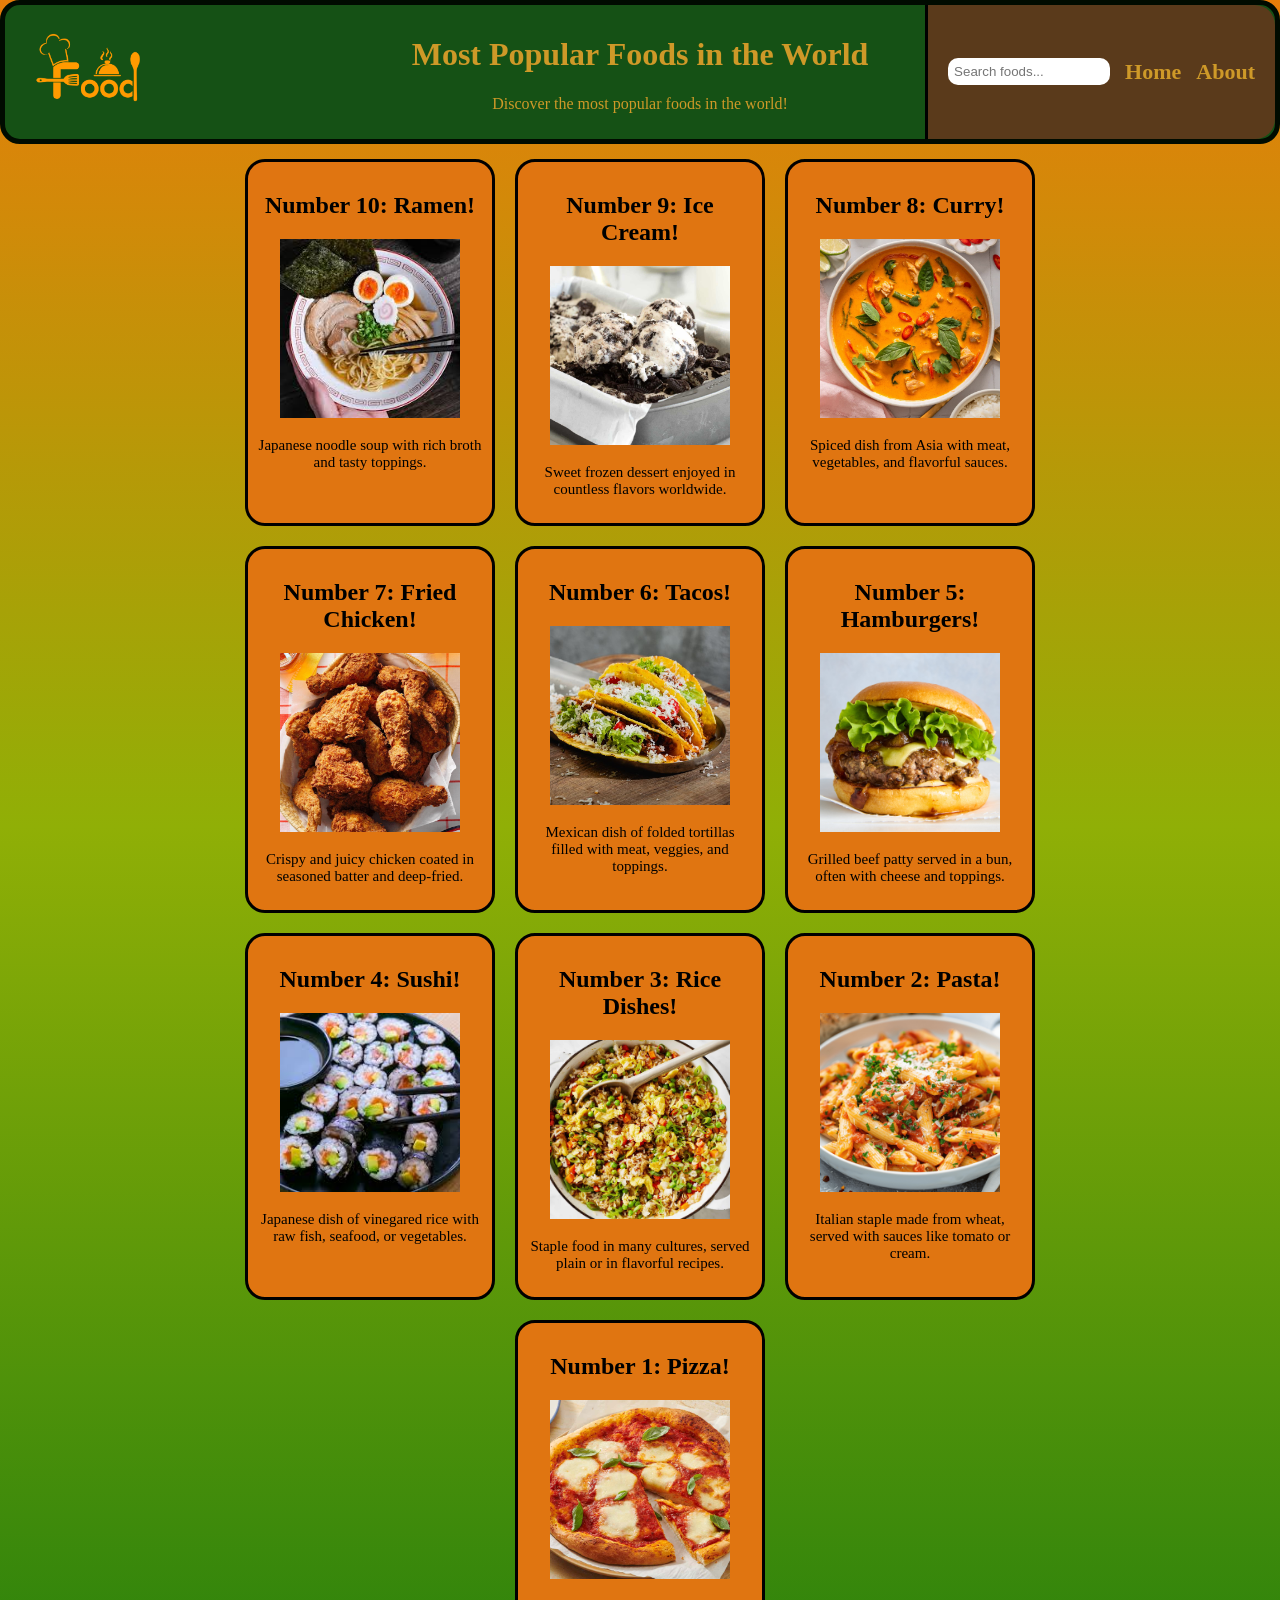
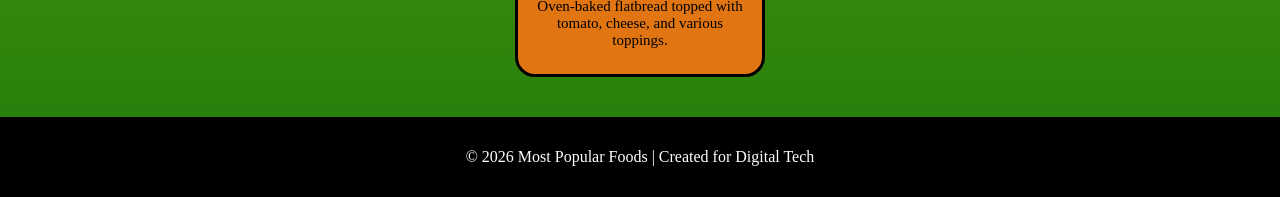
==== index.html @ ab3a603b "Apr 23, 2026, 9:53 PM" ====
<!DOCTYPE html>
<html lang="en">
<head>
  <meta charset="UTF-8">
  <title>Food-Home</title>
  <link rel="stylesheet" href="Style.CSS">
</head>

<body>

<div class="NavBar">

  <img src="Images/WebsiteLogo.png" alt="Logo">

  <h1>Most Popular Foods in the World</h1>

  <p>Discover the most popular foods in the world!</p>

  <div class="NavRight">

    <input type="text" placeholder="Search foods..." class="SearchBar">

    <div class="NavLinks">
      <a href="index.html">Home</a>
      <a href="About.html">About</a>
    </div>

  </div>

</div>

<div class="Grid">

  <div class="box">
    <a href="FoodPages/RamenPage10.html">
      <h2>Number 10: Ramen!</h2>
      <img src="Images/Ramen.jpeg" alt="Ramen">
      <p>Japanese noodle soup with rich broth and tasty toppings.</p>
    </a>
  </div>

  <div class="box">
    <a href="FoodPages/IceCreamPage9.html">
      <h2>Number 9: Ice Cream!</h2>
      <img src="Images/cookies-and-cream.jpeg" alt="Ice Cream">
      <p>Sweet frozen dessert enjoyed in countless flavors worldwide.</p>
    </a>
  </div>

  <div class="box">
    <a href="FoodPages/CurryPage8.html">
      <h2>Number 8: Curry!</h2>
      <img src="Images/curry.jpg" alt="Curry">
      <p>Spiced dish from Asia with meat, vegetables, and flavorful sauces.</p>
    </a>
  </div>

  <div class="box">
    <a href="FoodPages/FriedChickenPage7.html">
      <h2>Number 7: Fried Chicken!</h2>
      <img src="Images/fried-chicken.jpg" alt="Fried Chicken">
      <p>Crispy and juicy chicken coated in seasoned batter and deep-fried.</p>
    </a>
  </div>

  <div class="box">
    <a href="FoodPages/TacosPage6.html">
      <h2>Number 6: Tacos!</h2>
      <img src="Images/Tacos.jpg" alt="Tacos">
      <p>Mexican dish of folded tortillas filled with meat, veggies, and toppings.</p>
    </a>
  </div>

  <div class="box">
    <a href="FoodPages/Hamburgers5.html">
      <h2>Number 5: Hamburgers!</h2>
      <img src="Images/Burger.jpg" alt="Hamburgers">
      <p>Grilled beef patty served in a bun, often with cheese and toppings.</p>
    </a>
  </div>

  <div class="box">
    <a href="FoodPages/SushiPage4.html">
      <h2>Number 4: Sushi!</h2>
      <img src="Images/sushi.jpeg" alt="Sushi">
      <p>Japanese dish of vinegared rice with raw fish, seafood, or vegetables.</p>
    </a>
  </div>

  <div class="box">
    <a href="FoodPages/RiceDishesPage3.html">
      <h2>Number 3: Rice Dishes!</h2>
      <img src="Images/RiceDishes.jpg" alt="Rice Dishes">
      <p>Staple food in many cultures, served plain or in flavorful recipes.</p>
    </a>
  </div>

  <div class="box">
    <a href="FoodPages/PastaPage2.html">
      <h2>Number 2: Pasta!</h2>
      <img src="Images/Pasta.png" alt="Pasta">
      <p>Italian staple made from wheat, served with sauces like tomato or cream.</p>
    </a>
  </div>

  <div class="box">
    <a href="FoodPages/PizzaPage1.html">
      <h2>Number 1: Pizza!</h2>
      <img src="Images/Pizza.jpg" alt="Pizza">
      <p>Oven-baked flatbread topped with tomato, cheese, and various toppings.</p>
    </a>
  </div>

</div>

<a href="#" class="BackToTop">↑ Top</a>

<div class="Footer">
  <p>© 2026 Most Popular Foods | Created for Digital Tech</p>
</div>

<script id="m3x9k1">
const btn = document.querySelector(".BackToTop");

window.addEventListener("scroll", () => {
  if (window.scrollY > 200) {
    btn.style.display = "block";
  } else {
    btn.style.display = "none";
  }
});
</script>

<script>
const search = document.querySelector(".SearchBar");
const boxes = document.querySelectorAll(".box");

search.addEventListener("keyup", () => {
  const value = search.value.toLowerCase();

  boxes.forEach(box => {
    const text = box.innerText.toLowerCase();
    box.style.display = text.includes(value) ? "block" : "none";
  });
});
</script>

</body>
</html>
---- Style.CSS ----
.Grid {
    display: grid;
    grid-template-columns: 250px 250px 250px;
    gap: 20px;
    justify-content: center;
    margin-top: 15px;
}

.NavBar {
    position: relative;
    text-align: center;
    color: rgb(206, 153, 40);
    padding: 10px;
    box-sizing: border-box;
    border: 5px solid rgb(0, 11, 0);
    border-radius: 20px;
    background-color: rgb(21, 81, 21);
}

.NavBar img {
    position: absolute;
    top: 10px;
    left: 10px;
    width: 150px;
}

.NavRight {
    position: absolute;
    top: 0;
    right: 0;
    height: 100%;
    background-color: #5a3a1b; 
    border-left: 3px solid black;
    border-top-right-radius: 20px;
    border-bottom-right-radius: 20px;

    display: flex;
    align-items: center;
    padding: 0 20px;
}

.NavLinks {
    display: flex;
    gap: 15px;
}

.NavLinks a {
    text-decoration: none;
    color: rgb(206, 153, 40);
    font-weight: bold;
    font-size: 22px;
}

.NavLinks a:hover {
    text-decoration: underline;
}

.SearchBar {
    padding: 6px;
    border-radius: 10px;
    border: none;
    margin-right: 15px;
    width: 150px;
}

.SearchBar:focus {
    outline: none;
    box-shadow: 0 0 5px gold;
}

.box {
    padding: 10px;
    box-sizing: border-box;
    background-color: rgb(224, 117, 17);
    text-align: center;
    border: 3px solid #000000;
    border-radius: 20px;
    transition: transform 0.2s, box-shadow 0.2s;
}

.box:hover {
    transform: scale(1.05);
    box-shadow: 5px 5px 15px rgba(0,0,0,0.3);
}

.box img {
    width: 80%;
    aspect-ratio: 1 / 1;
    object-fit: cover;
}

.box a {
    text-decoration: none;
    color: black;
}

.box h3 {
    margin: 5px 0;
}

.box p {
    font-size: 15px;
}

.box:nth-child(10) {
    grid-column: 2;
}

.AboutContainer,
.AboutExtra {
    max-width: 700px;
    margin: 30px auto;
    background-color: white;
    padding: 20px;
    border-radius: 15px;
    text-align: center;
    border: 5px solid rgb(0, 11, 0);
}

.AboutExtra ul {
    list-style: none;
    padding: 0;
}

.AboutExtra li {
    margin: 10px 0;
    font-weight: bold;
}

.AboutTitle {
    text-align: center;
    margin-top: 20px;
}

.FoodPage {
    max-width: 700px;
    margin: 40px auto;
    background-color: white;
    padding: 20px;
    border-radius: 20px;
    text-align: center;
    border: 5px solid rgb(0, 11, 0);
}

.FoodPage img {
    width: 60%;
    border-radius: 15px;
    margin: 15px 0;
    box-shadow: 5px 5px 15px rgba(0,0,0,0.3);
}

.FoodPage h1 {
    font-size: 50px;
    margin-bottom: 10px;
}

.FoodPage h2 {
    font-size: 24px;
    margin-top: 20px;
}

.FoodPage p {
    margin: 10px 0;
    line-height: 1.5;
}

.FunFact {
    background-color: #ffe4b5;
    padding: 10px;
    border-radius: 10px;
    margin-top: 15px;
}

.Rating {
    font-weight: bold;
    background-color: gold;
    display: inline-block;
    padding: 5px 10px;
    border-radius: 10px;
    margin-bottom: 10px;
}

.BackButton {
    display: inline-block;
    margin-top: 20px;
    text-decoration: none;
    color: white;
    background-color: black;
    padding: 10px 15px;
    border-radius: 10px;
}

.BackButton:hover {
    background-color: #444;
}

.Footer {
    margin-top: 40px;
    padding: 15px;
    text-align: center;
    background-color: black;
    color: white;
}

body {
    margin: 0;
    min-height: 100vh;
    background-image: linear-gradient(180deg, #e87d0a 0%, #90af06 46%, #1e7c0d 100%);
}

.BackToTop {
    position: fixed;
    bottom: 20px;
    right: 20px;
    background-color: black;
    color: white;
    padding: 10px 15px;
    border-radius: 10px;
    text-decoration: none;
    font-weight: bold;
    opacity: 0.8;
    transition: 0.3s;
    display: none; 
}

.BackToTop:hover {
    opacity: 1;
    background-color: #444;
}


html {
    scroll-behavior: smooth;
}
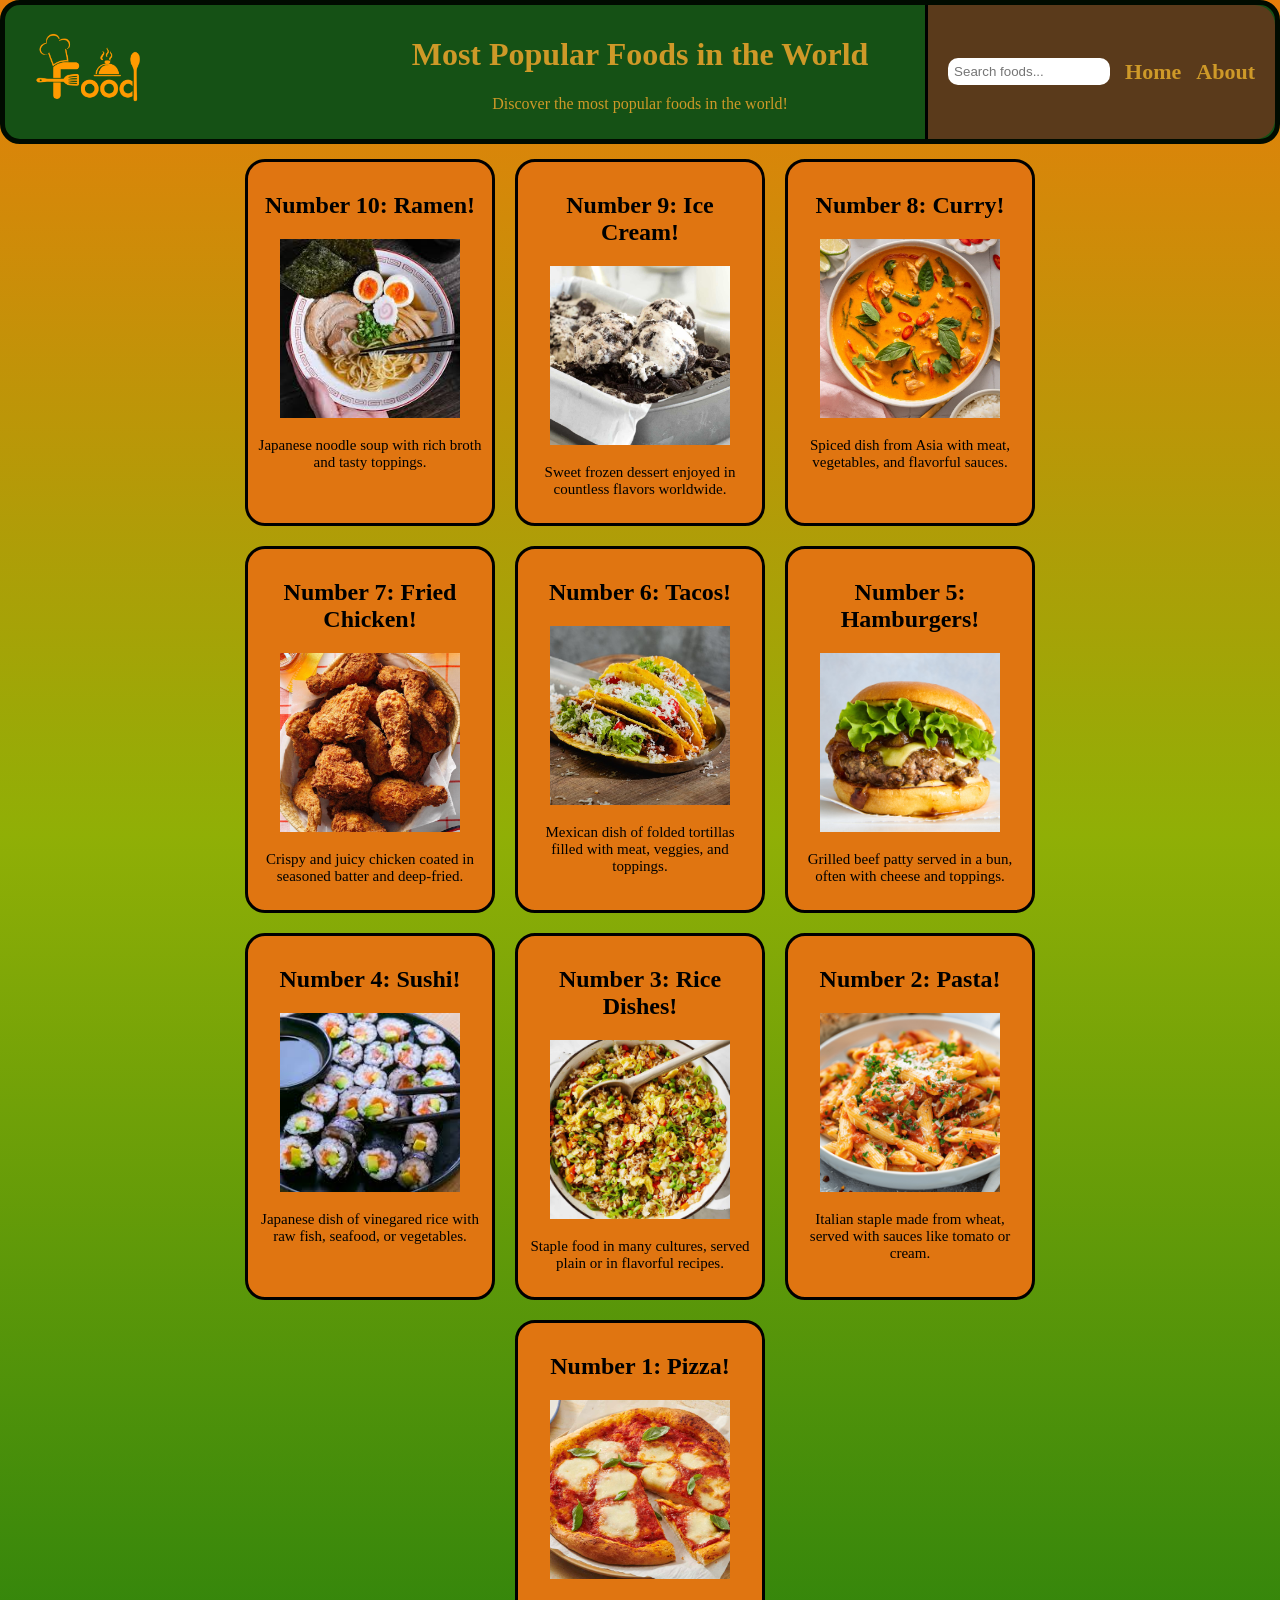
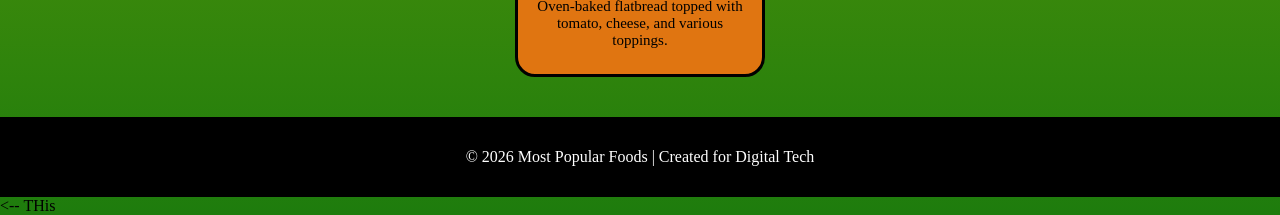
==== commit eaf032f2: "Apr 23, 2026, 9:54 PM" ====
--- a/index.html
+++ b/index.html
@@ -119,6 +119,8 @@
   <p>© 2026 Most Popular Foods | Created for Digital Tech</p>
 </div>
 
+<-- THis 
+
 <script id="m3x9k1">
 const btn = document.querySelector(".BackToTop");
 
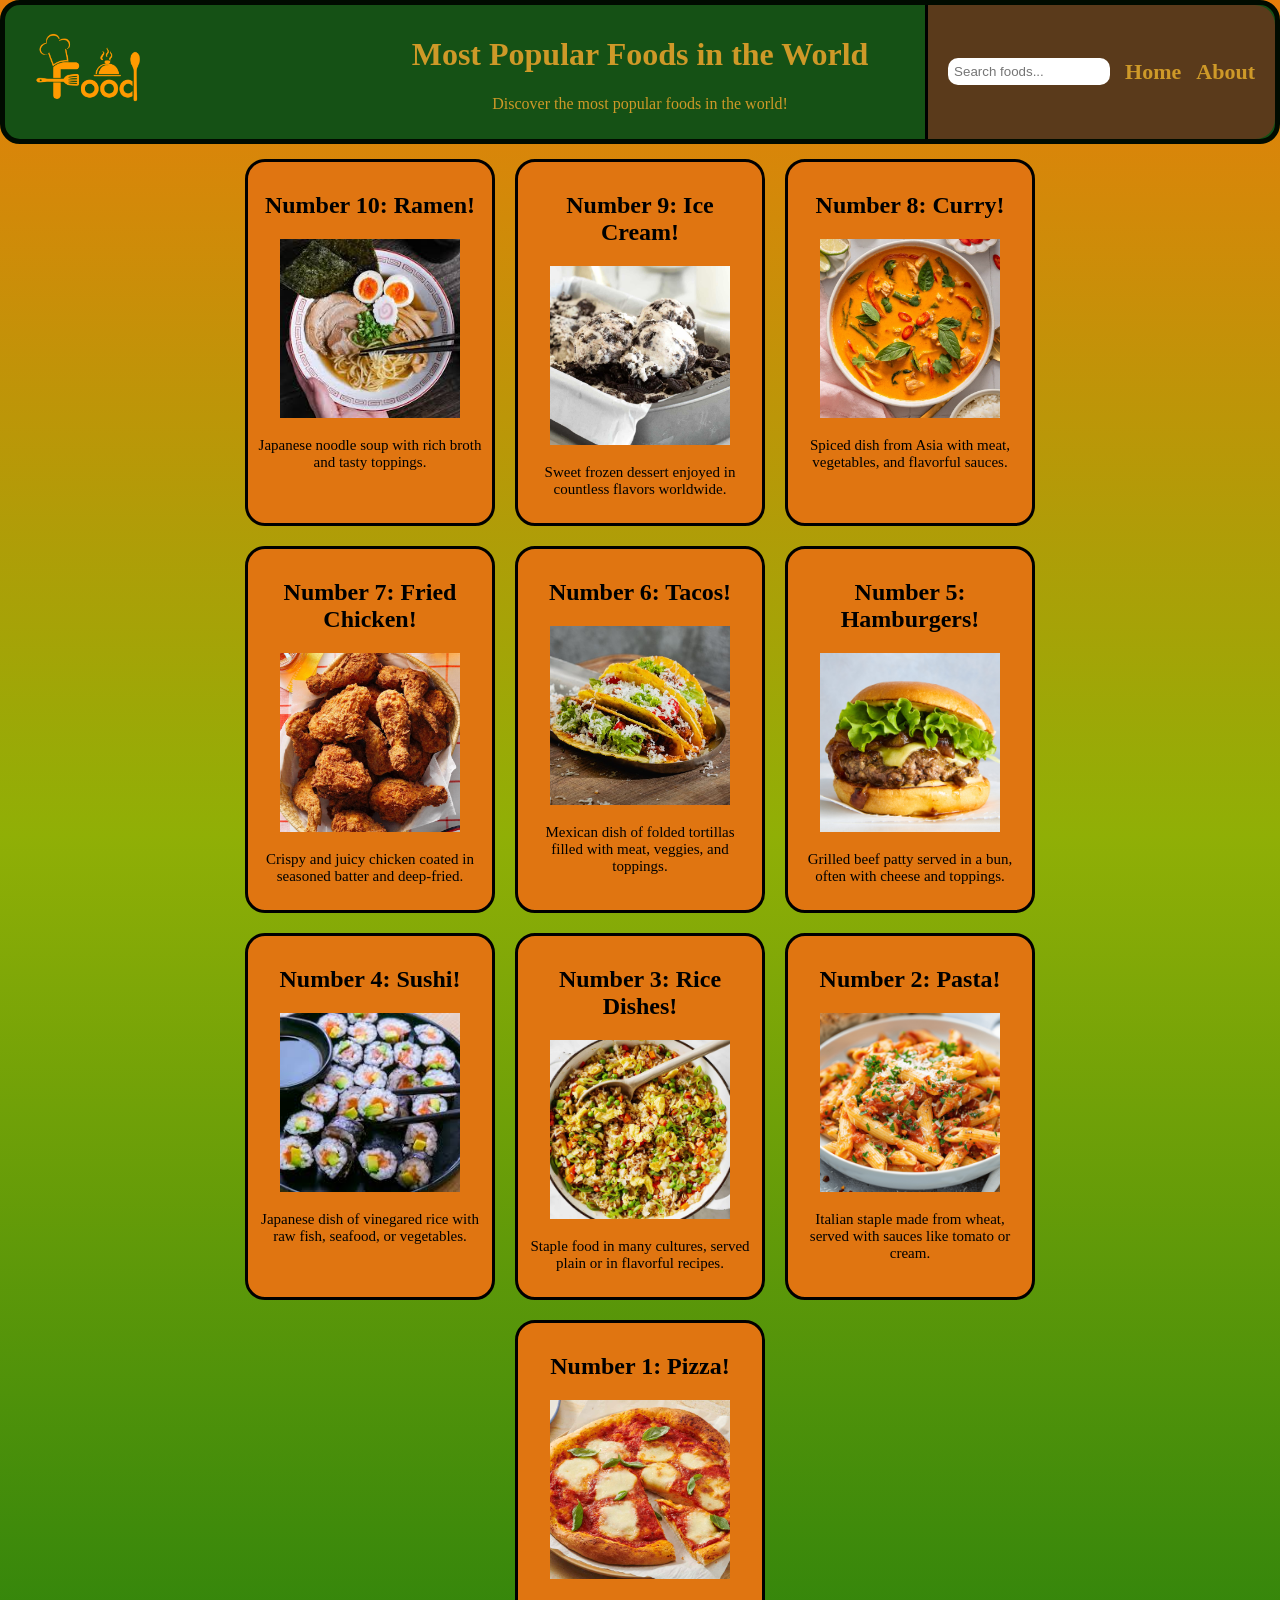
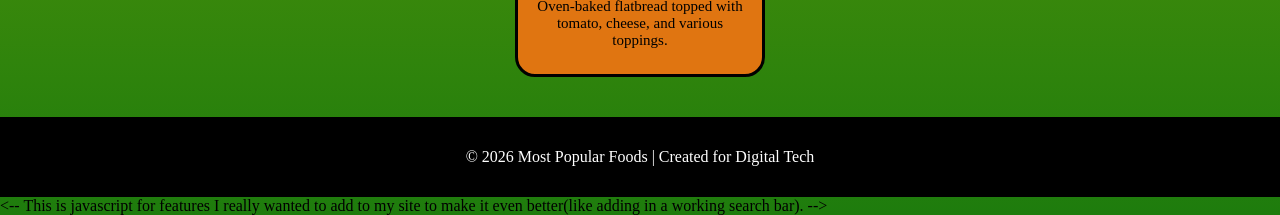
==== commit 5ed30349: "Apr 23, 2026, 9:56 PM" ====
--- a/index.html
+++ b/index.html
@@ -119,7 +119,7 @@
   <p>© 2026 Most Popular Foods | Created for Digital Tech</p>
 </div>
 
-<-- THis 
+<-- This is javascript for features I really wanted to add to my site to make it even better(like adding in a working search bar). -->
 
 <script id="m3x9k1">
 const btn = document.querySelector(".BackToTop");
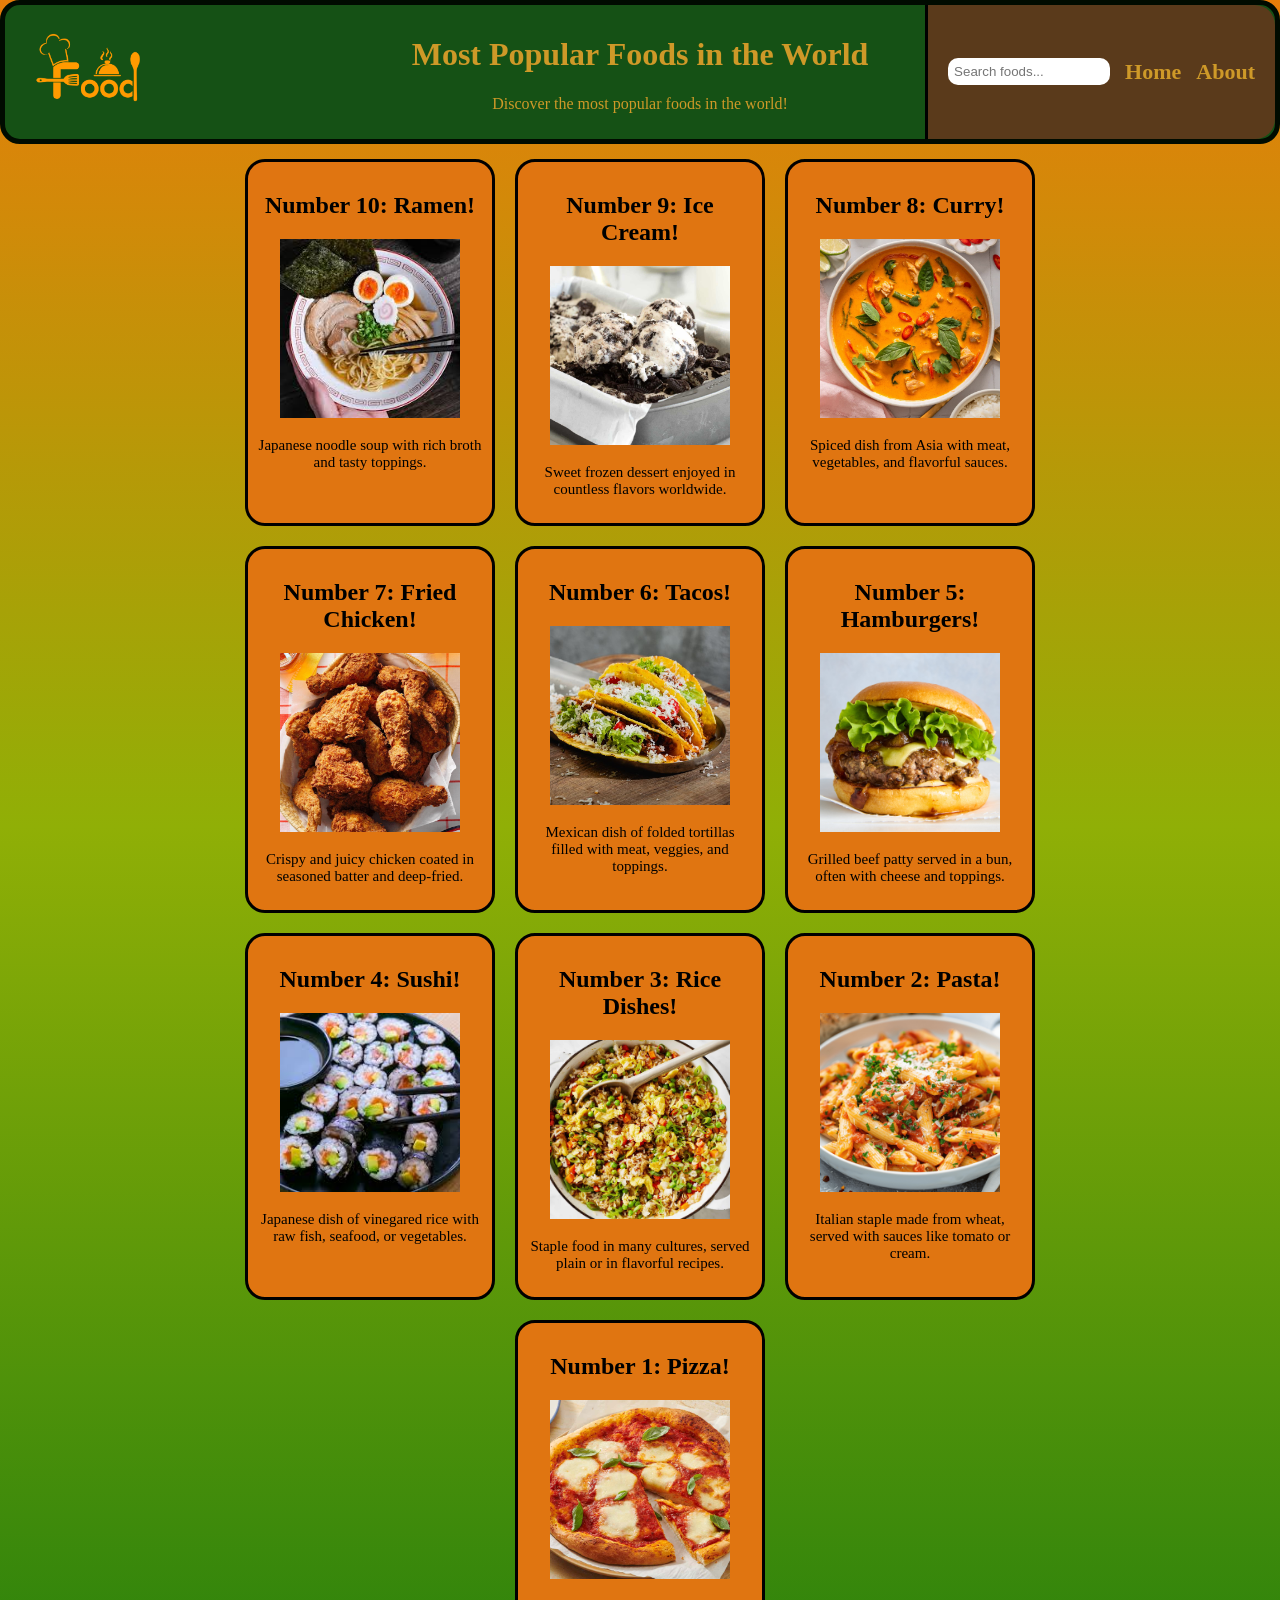
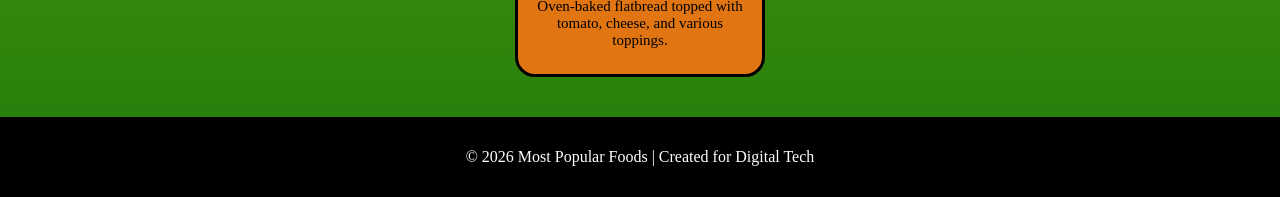
==== commit 3df29f00: "Apr 24, 2026, 12:57 AM" ====
--- a/index.html
+++ b/index.html
@@ -4,6 +4,9 @@
   <meta charset="UTF-8">
   <title>Food-Home</title>
   <link rel="stylesheet" href="Style.CSS">
+
+  <!-- FAVICON -->
+  <link rel="icon" type="image/png" href="Images/WebsiteLogo.png">
 </head>
 
 <body>
@@ -119,9 +122,9 @@
   <p>© 2026 Most Popular Foods | Created for Digital Tech</p>
 </div>
 
-<-- This is javascript for features I really wanted to add to my site to make it even better(like adding in a working search bar). -->
+<!-- JavaScript features -->
 
-<script id="m3x9k1">
+<script>
 const btn = document.querySelector(".BackToTop");
 
 window.addEventListener("scroll", () => {
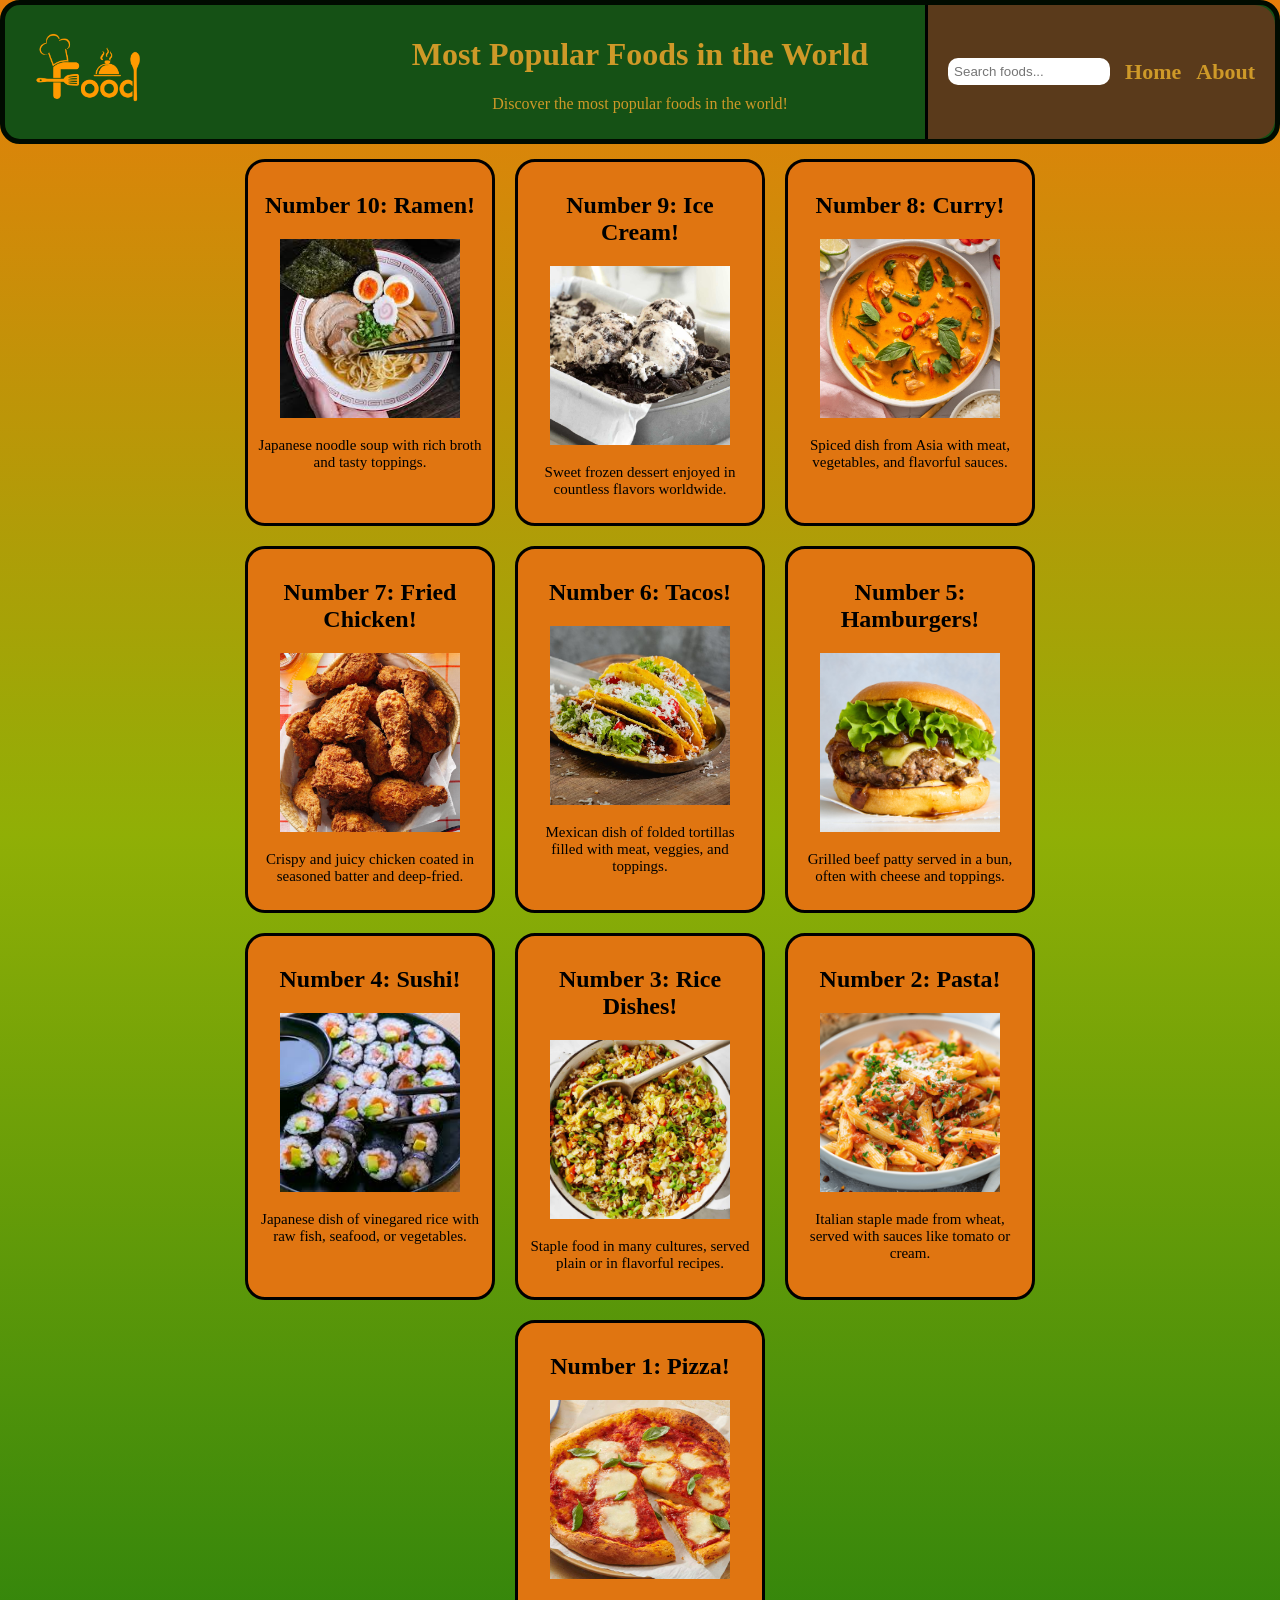
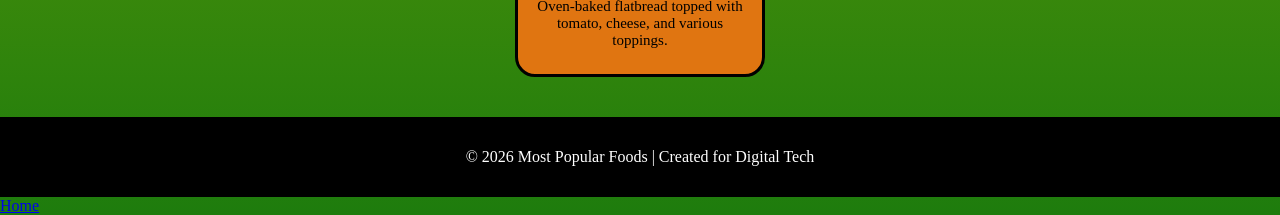
==== commit fdb79aa1: "Apr 25, 2026, 12:09 AM" ====
--- a/index.html
+++ b/index.html
@@ -5,7 +5,7 @@
   <title>Food-Home</title>
   <link rel="stylesheet" href="Style.CSS">
 
-  <!-- FAVICON -->
+  
   <link rel="icon" type="image/png" href="Images/WebsiteLogo.png">
 </head>
 
@@ -150,5 +150,7 @@
 });
 </script>
 
+<a href="index.html" class="active">Home</a>
+
 </body>
 </html>
--- a/Style.CSS
+++ b/Style.CSS
@@ -228,6 +228,11 @@
     background-color: #444;
 }
 
+.NavLinks .active {
+    text-decoration: underline;
+    color: gold;
+}
+
 
 html {
     scroll-behavior: smooth;
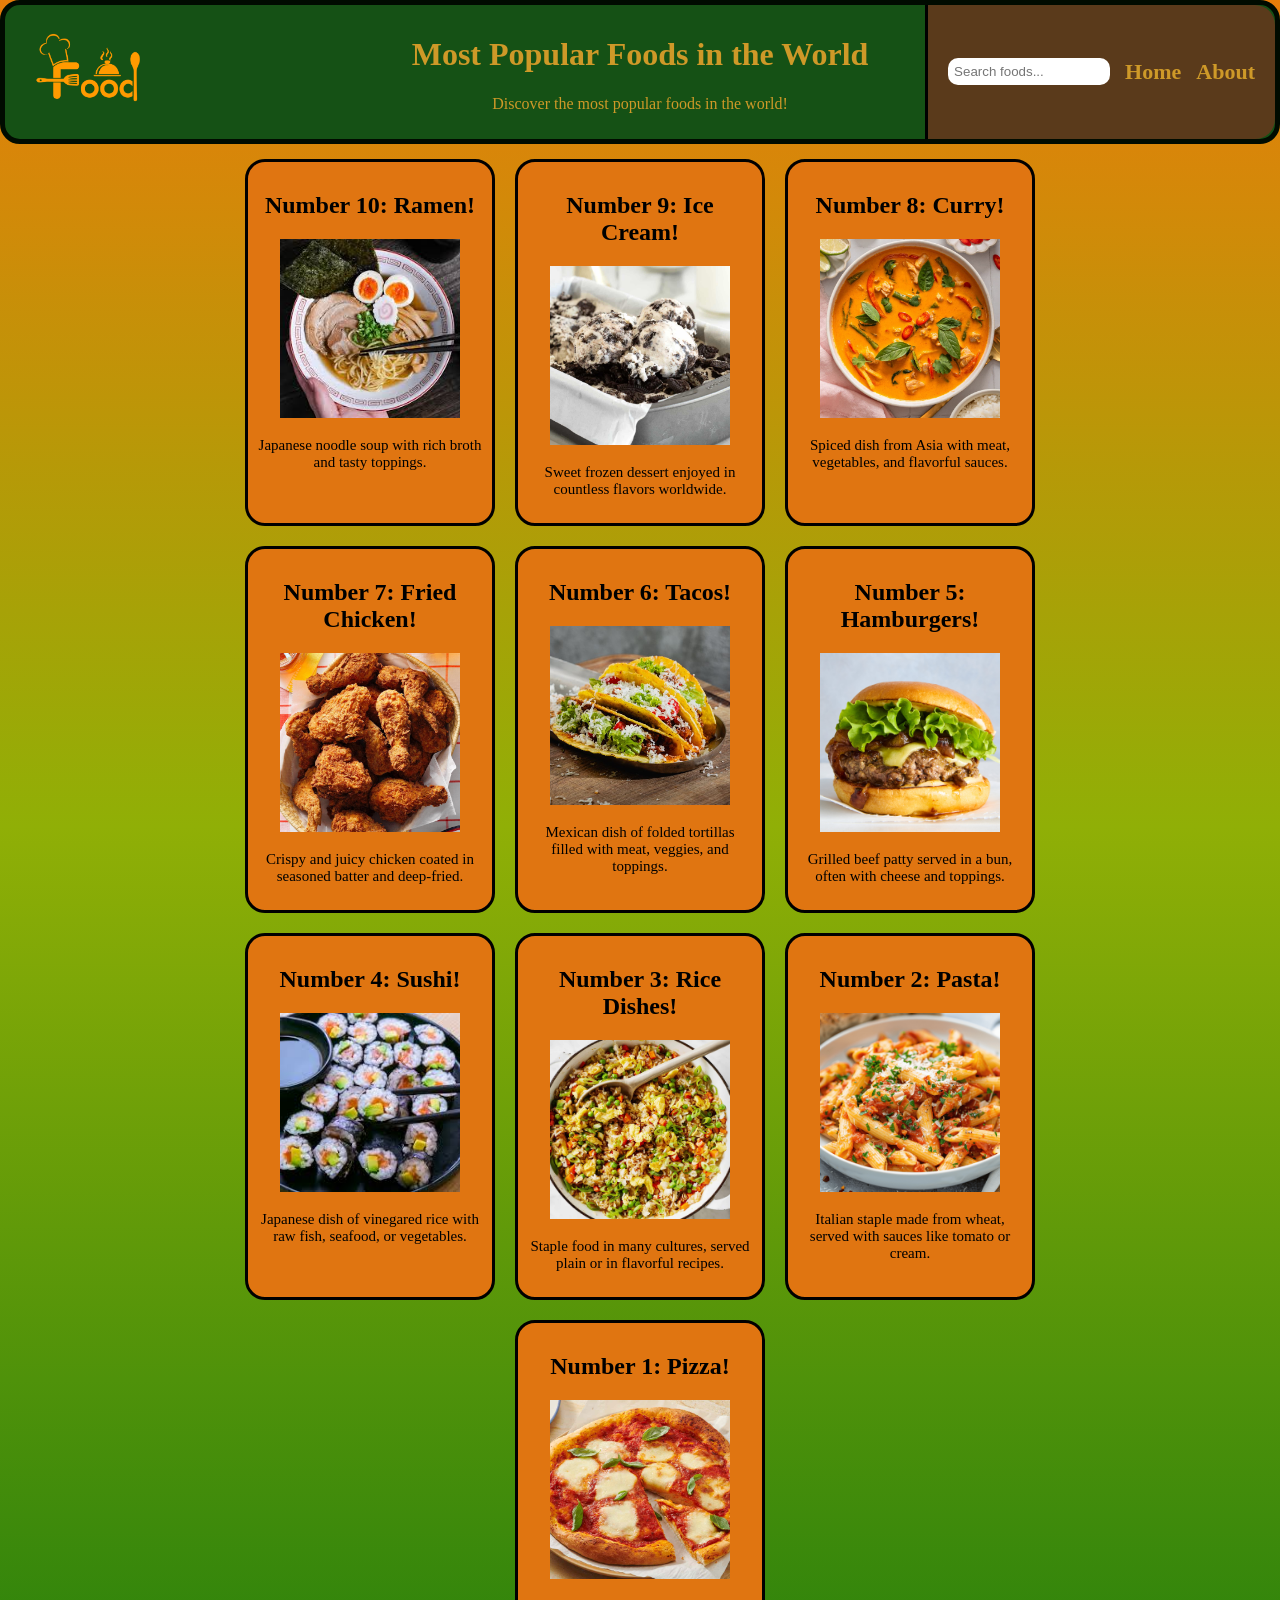
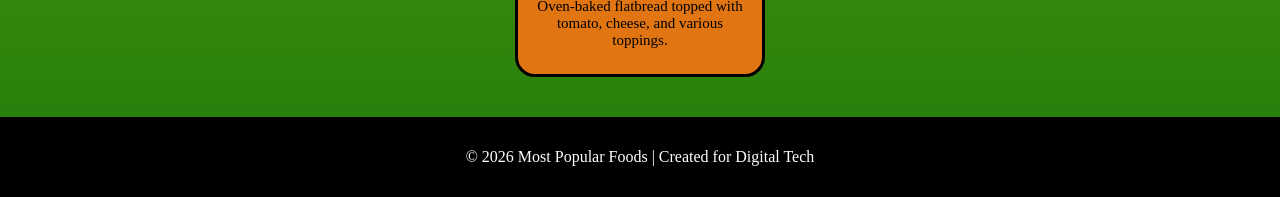
==== commit 3f985101: "Apr 25, 2026, 12:11 AM" ====
--- a/index.html
+++ b/index.html
@@ -150,7 +150,5 @@
 });
 </script>
 
-<a href="index.html" class="active">Home</a>
-
 </body>
 </html>
--- a/Style.CSS
+++ b/Style.CSS
@@ -228,11 +228,6 @@
     background-color: #444;
 }
 
-.NavLinks .active {
-    text-decoration: underline;
-    color: gold;
-}
-
 
 html {
     scroll-behavior: smooth;
